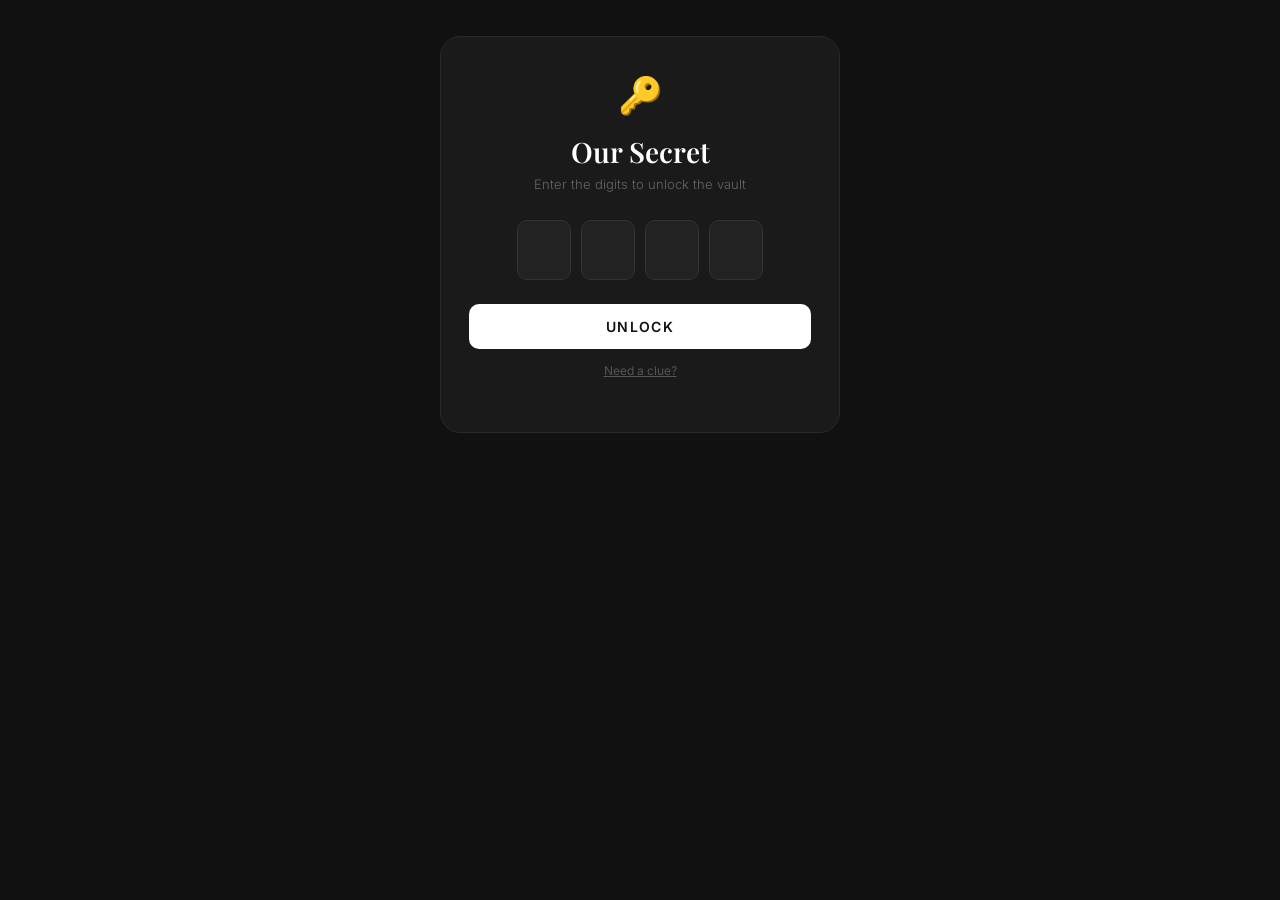
==== index .html @ 29dbd6bc "Add files via upload" ====
<!DOCTYPE html>
<html lang="id">
<head>
<meta charset="UTF-8">
<meta name="viewport" content="width=device-width, initial-scale=1.0">
<title>Happy Monthiversary</title>
<link href="https://fonts.googleapis.com/css2?family=Playfair+Display:ital,wght@0,600;1,400&family=Inter:wght@300;400;500&display=swap" rel="stylesheet">
<style>
  * { box-sizing: border-box; margin: 0; padding: 0; }

  body {
    background: #111;
    color: #f0e8f5;
    font-family: 'Inter', sans-serif;
    display: flex;
    justify-content: center;
    min-height: 100vh;
  }

  #app {
    display: flex;
    flex-direction: column;
    align-items: center;
    width: 100%;
    max-width: 440px;
    min-height: 100vh;
  }

  .screen {
    display: none;
    flex-direction: column;
    align-items: center;
    width: 100%;
    padding: 36px 20px;
  }
  .screen.active { display: flex; }

  /* ===== VAULT ===== */
  .vault-card {
    background: #1a1a1a;
    border-radius: 20px;
    padding: 36px 28px 28px;
    width: 100%;
    text-align: center;
    border: 1px solid #2a2a2a;
  }
  .key-icon { font-size: 36px; margin-bottom: 16px; display: block; }
  .vault-title {
    font-family: 'Playfair Display', serif;
    font-size: 28px; font-weight: 600;
    color: #fff; margin-bottom: 6px;
  }
  .vault-sub { font-size: 13px; color: #666; margin-bottom: 28px; font-weight: 300; }

  .digit-row { display: flex; gap: 10px; justify-content: center; margin-bottom: 24px; }
  .dbox {
    width: 54px; height: 60px;
    background: #222; border: 1px solid #333;
    border-radius: 10px; font-size: 22px; font-weight: 500;
    color: #fff; text-align: center; outline: none;
    transition: border-color 0.2s;
    font-family: 'Inter', sans-serif;
  }
  .dbox:focus { border-color: #c8a84b; }

  .unlock-btn {
    width: 100%; padding: 14px;
    background: #fff; color: #111;
    border: none; border-radius: 10px;
    font-size: 14px; font-weight: 600;
    letter-spacing: 0.1em; cursor: pointer;
    font-family: 'Inter', sans-serif;
    transition: opacity 0.2s;
  }
  .unlock-btn:hover { opacity: 0.88; }

  .clue-link {
    font-size: 12px; color: #555; margin-top: 14px;
    cursor: pointer; text-decoration: underline;
  }
  .clue-link:hover { color: #888; }
  .err-msg { font-size: 12px; color: #cc7766; margin-top: 10px; min-height: 16px; }

  /* ===== MEMORY GAME ===== */
  .mem-title {
    font-family: 'Playfair Display', serif;
    font-size: 24px; font-weight: 600;
    color: #fff; margin-bottom: 4px;
  }
  .mem-sub { font-size: 13px; color: #666; margin-bottom: 16px; }

  .match-dots { display: flex; gap: 8px; margin-bottom: 12px; }
  .mdot {
    width: 8px; height: 8px; border-radius: 50%;
    background: #222; border: 1px solid #333;
    transition: background 0.3s;
  }
  .mdot.done { background: #c8a84b; border-color: #c8a84b; }

  .card-grid {
    display: grid;
    grid-template-columns: repeat(4, 72px);
    gap: 10px; margin-bottom: 20px;
  }
  .card {
    width: 72px; height: 72px; border-radius: 12px;
    background: #1c1c1c; border: 1px solid #2a2a2a;
    display: flex; align-items: center; justify-content: center;
    font-size: 26px; cursor: pointer;
    transition: transform 0.15s, border-color 0.2s;
    user-select: none;
  }
  .card:hover:not(.flipped):not(.matched) { transform: scale(1.05); border-color: #444; }
  .card.flipped { background: #222; border-color: #555; }
  .card.matched {
    background: #1a1a1a; border-color: #c8a84b;
    animation: matchPop 0.4s ease;
  }
  @keyframes matchPop {
    0% { transform: scale(1); }
    50% { transform: scale(1.08); }
    100% { transform: scale(1); }
  }

  /* ===== POPUP ===== */
  .popup-card {
    background: #1a1a1a; border: 1px solid #2a2a2a;
    border-radius: 20px; padding: 44px 32px;
    text-align: center; width: 100%;
  }
  .popup-title {
    font-family: 'Playfair Display', serif;
    font-size: 28px; color: #fff; margin-bottom: 8px;
  }
  .popup-msg {
    font-size: 14px; color: #666; font-style: italic;
    margin-bottom: 28px;
    font-family: 'Playfair Display', serif;
  }
  .cont-btn {
    padding: 12px 36px; border-radius: 50px;
    border: 1px solid #333; background: transparent;
    color: #ccc; font-size: 13px;
    font-family: 'Inter', sans-serif;
    letter-spacing: 0.08em; cursor: pointer;
    transition: background 0.2s;
  }
  .cont-btn:hover { background: #222; }

  /* ===== HIDDEN WORDS ===== */
  .hw-top { text-align: center; margin-bottom: 14px; width: 100%; }
  .hw-title {
    font-family: 'Playfair Display', serif;
    font-size: 22px; font-weight: 600;
    color: #fff; margin-bottom: 8px;
  }
  .found-badge {
    display: inline-block; padding: 4px 18px;
    border: 1px solid #2a2a2a; border-radius: 50px;
    font-size: 12px; color: #666; letter-spacing: 0.04em;
  }
  .found-badge span { color: #fff; font-weight: 500; }

  .para-box {
    background: #1a1a1a; border-radius: 14px;
    border: 1px solid #252525; padding: 20px 18px;
    margin-bottom: 14px; width: 100%;
    font-family: 'Playfair Display', serif;
    font-style: italic; font-size: 13.5px;
    line-height: 2; color: #aaa;
  }
  .para-box b { color: #fff; font-style: normal; font-weight: 700; }

  .word-grid {
    display: grid;
    grid-template-columns: repeat(10, 32px);
    gap: 3px; user-select: none; margin-bottom: 8px;
  }
  .wcell {
    width: 32px; height: 32px; background: #161616;
    border-radius: 6px; display: flex;
    align-items: center; justify-content: center;
    font-size: 12px; font-weight: 500; color: #555;
    cursor: pointer; border: 1px solid transparent;
    transition: background 0.1s, color 0.1s;
  }
  .wcell.sel { background: #2a2010; color: #fff; border-color: #7a6030; }
  .wcell.found { background: #221a00; color: #c8a84b; border-color: #c8a84b55; }
  .swipe-hint { font-size: 11px; color: #444; text-align: center; }

  /* ===== LETTER ===== */
  .env-icon {
    font-size: 48px; cursor: pointer;
    margin-bottom: 14px; display: inline-block;
    transition: transform 0.2s;
  }
  .env-icon:hover { transform: scale(1.08); }
  .open-hint { font-size: 13px; color: #555; margin-bottom: 22px; }

  .letter-card {
    background: #1a1a1a; border: 1px solid #2a2a2a;
    border-radius: 16px; padding: 28px 24px;
    width: 100%; opacity: 0; transform: translateY(16px);
    transition: opacity 0.6s, transform 0.6s;
    display: none;
  }
  .letter-card.show { opacity: 1; transform: translateY(0); display: block; }

  .monthversary-badge {
    display: inline-block; margin-bottom: 18px;
    padding: 6px 20px; border-radius: 50px;
    border: 1px solid #c8a84b55; font-size: 11px;
    letter-spacing: 0.12em; color: #c8a84b;
    font-family: 'Inter', sans-serif; font-weight: 500;
  }
  .letter-sal {
    font-family: 'Playfair Display', serif;
    font-style: italic; font-size: 17px;
    color: #c8a84b; margin-bottom: 14px;
  }
  .letter-body {
    font-family: 'Playfair Display', serif;
    font-style: italic; font-size: 14px;
    line-height: 2.2; color: #aaa;
  }
  .letter-body em { font-style: italic; color: #ccc; }
  .letter-divider { border: none; border-top: 1px solid #2a2a2a; margin: 18px 0; }
  .letter-sign {
    font-family: 'Playfair Display', serif;
    font-style: italic; font-size: 13px;
    color: #666; text-align: right;
  }

  /* ===== ANIMASI ===== */
  .confetti-dot {
    position: fixed; width: 5px; height: 5px;
    border-radius: 50%; pointer-events: none;
    animation: fall 1.8s ease-in forwards;
  }
  @keyframes fall {
    0% { opacity: 1; transform: translateY(0) rotate(0deg); }
    100% { opacity: 0; transform: translateY(350px) rotate(720deg); }
  }
  .heart-float {
    position: fixed; pointer-events: none;
    font-size: 18px; animation: floatUp 2s ease-out forwards;
  }
  @keyframes floatUp {
    0% { opacity: 1; transform: translateY(0) scale(1); }
    100% { opacity: 0; transform: translateY(-200px) scale(0.5); }
  }
</style>
</head>
<body>

<div id="app">

  <!-- 1. VAULT -->
  <div id="s-vault" class="screen active">
    <div class="vault-card">
      <span class="key-icon">🔑</span>
      <div class="vault-title">Our Secret</div>
      <div class="vault-sub">Enter the digits to unlock the vault</div>
      <div class="digit-row">
        <input class="dbox" id="d0" maxlength="1" type="password" inputmode="numeric">
        <input class="dbox" id="d1" maxlength="1" type="password" inputmode="numeric">
        <input class="dbox" id="d2" maxlength="1" type="password" inputmode="numeric">
        <input class="dbox" id="d3" maxlength="1" type="password" inputmode="numeric">
      </div>
      <button class="unlock-btn" onclick="checkCode()">UNLOCK</button>
      <div class="clue-link" onclick="showClue()">Need a clue?</div>
      <div class="err-msg" id="vaultMsg"></div>
    </div>
  </div>

  <!-- 2. MEMORY GAME -->
  <div id="s-memory" class="screen">
    <div class="mem-title"></div>
    <div class="mem-sub" id="memSub">Matches: 0 / 8</div>
    <div class="match-dots" id="matchDots"></div>
    <div class="card-grid" id="cardGrid"></div>
  </div>

  <!-- 3. POPUP -->
  <div id="s-popup" class="screen">
    <div class="popup-card">
      <div class="popup-title">You won ✨</div>
      <div class="popup-msg">i figured you would, Odi...</div>
      <button class="cont-btn" onclick="startWords()">CONTINUE</button>
    </div>
  </div>

  <!-- 4. HIDDEN WORDS -->
  <div id="s-words" class="screen">
    <div class="hw-top">
      <div class="hw-title">Hidden Words</div>
      <div class="found-badge">Found: <span id="foundCount">0</span> / 6</div>
    </div>
    <div class="para-box">
      I don't need to say too much, but if you really pay attention, you'll notice it. The way <b>YOU</b> carry yourself, the way things just seem to fall into place when you're comfortable. And maybe it's a small thing, maybe it's nothing you've thought about before, but I think you <b>LOOK</b> a little different, a little <b>BETTER</b> when things feel right. Especially <b>WITH</b> the right person around. Maybe it's just timing, or maybe it's something else. But I know I'd rather have <b>ME</b> right <b>HERE</b>.
    </div>
    <div class="word-grid" id="wordGrid"></div>
    <div class="swipe-hint">(Swipe across the letters to find the words)</div>
  </div>

  <!-- 5. LETTER -->
  <div id="s-letter" class="screen">
    <span class="env-icon" id="envIcon" onclick="openLetter()">💌</span>
    <div class="open-hint" id="openHint">tap to open, Odi</div>
    <div class="letter-card" id="letterCard">
      <div class="monthversary-badge">3 Maret - 3 Mei</div>
      <div class="letter-sal">Buat Odi, yang paling aku sayang,</div>
      <div class="letter-body">
        Terima kasih ya masih sama aku disini, <br>
        walaupun kisah kita masih bisa dibilang singkat, <br>
        tapi semoga kita tetap bersama dengan waktu yang lama ya<br><br>

        2 bulan. Kedengarannya singkat,<br>
        tapi rasanya udah cukup lama buat aku tau<br>
        bahwa kamu itu <em>annoying</em> dengan cara yang bikin aku senyum.<br><br>

        Kamu tuh aneh, Odi. Tapi anehnya kamu<br>
        pas banget sama anehnya aku —<br>
        dan somehow that makes everything feel right.<br><br>

        Aku suka waktu kamu cerita hal-hal kecil<br>
        seolah itu paling penting di dunia.<br>
        Buat aku, memang penting. Karena kamu yang cerita.<br><br>

        So here's the thing —<br>
        aku nggak minta banyak.<br>
        Cukup tetap di sini, tetap jadi kamu,<br>
        dan biarkan aku jadi orang yang paling banyak tau<br>
        betapa luar biasanya kamu. 🤍
      </div>
      <hr class="letter-divider">
      <div class="letter-sign">happy 2nd monthversary, Odi. — selalu, aku 🌹</div>
    </div>
  </div>

</div>

<script>
  const KODE_VAULT = "0303";
  const KATA_TERSEMBUNYI = ["YOU", "LOOK", "BETTER", "WITH", "ME", "HERE"];

  function show(id) {
    document.querySelectorAll(".screen").forEach(s => s.classList.remove("active"));
    document.getElementById(id).classList.add("active");
  }

  /* VAULT */
  const digits = [0, 1, 2, 3].map(i => document.getElementById("d" + i));
  digits.forEach((d, i) => {
    d.addEventListener("input", () => {
      d.value = d.value.replace(/\D/g, "").slice(-1);
      if (d.value && i < 3) digits[i + 1].focus();
    });
    d.addEventListener("keydown", e => {
      if (e.key === "Backspace" && !d.value && i > 0) digits[i - 1].focus();
      if (e.key === "Enter") checkCode();
    });
  });

  function checkCode() {
    const code = digits.map(d => d.value).join("");
    if (code === KODE_VAULT) {
      show("s-memory");
      initMemory();
    } else {
      const msg = document.getElementById("vaultMsg");
      msg.textContent = "Hmm, coba ingat lagi ya 💛";
      digits.forEach(d => { d.style.borderColor = "#cc7766"; d.value = ""; });
      digits[0].focus();
      setTimeout(() => {
        msg.textContent = "";
        digits.forEach(d => d.style.borderColor = "");
      }, 2000);
    }
  }

  function showClue() {
    document.getElementById("vaultMsg").textContent = "Clue: 🗓️";
  }

  /* MEMORY GAME */
  const SIMBOL = ["🦐", "🫰", "🫶", "❤️", "🧸", "🤍", "🌹", "💌"];
  let first = null, second = null, locked = false, matches = 0;

  function initMemory() {
    const grid = document.getElementById("cardGrid");
    const dots = document.getElementById("matchDots");
    grid.innerHTML = ""; dots.innerHTML = "";
    first = null; second = null; locked = false; matches = 0;
    document.getElementById("memSub").textContent = "Matches: 0 / 8";

    for (let i = 0; i < 8; i++) {
      const d = document.createElement("div");
      d.className = "mdot"; d.id = "dot" + i;
      dots.appendChild(d);
    }

    [...SIMBOL, ...SIMBOL]
      .sort(() => Math.random() - 0.5)
      .forEach(sym => {
        const c = document.createElement("div");
        c.className = "card"; c.dataset.sym = sym;
        c.onclick = () => flipCard(c, sym);
        grid.appendChild(c);
      });
  }

  function flipCard(card, sym) {
    if (locked || card.classList.contains("flipped") || card.classList.contains("matched")) return;
    card.classList.add("flipped"); card.textContent = sym;
    if (!first) { first = card; return; }
    second = card; locked = true;
    if (first.dataset.sym === second.dataset.sym) {
      first.classList.add("matched"); second.classList.add("matched");
      document.getElementById("dot" + matches).classList.add("done");
      matches++;
      document.getElementById("memSub").textContent = "Matches: " + matches + " / 8";
      first = null; second = null; locked = false;
      if (matches === 8) setTimeout(() => show("s-popup"), 600);
    } else {
      const a = first, b = second;
      setTimeout(() => {
        a.classList.remove("flipped"); b.classList.remove("flipped");
        a.textContent = ""; b.textContent = "";
        first = null; second = null; locked = false;
      }, 900);
    }
  }

  /* HIDDEN WORDS */
  let foundWords = new Set(), selecting = false, selectedCells = [];

  function startWords() {
    show("s-words");
    foundWords = new Set();
    document.getElementById("foundCount").textContent = "0";
    buildGrid();
  }

  function buildGrid() {
    const gridData = Array(10).fill(null).map(() => Array(10).fill(""));
    const alpha = "ABCDEFGHIJKLMNOPQRSTUVWXYZ";

    KATA_TERSEMBUNYI.forEach(word => {
      let placed = false, tries = 0;
      while (!placed && tries < 500) {
        tries++;
        const horiz = Math.random() < 0.5;
        const r = Math.floor(Math.random() * 10);
        const c = Math.floor(Math.random() * 10);
        const dr = horiz ? 0 : 1, dc = horiz ? 1 : 0;
        if (r + dr * (word.length - 1) > 9 || c + dc * (word.length - 1) > 9) continue;
        let ok = true;
        for (let i = 0; i < word.length; i++) {
          if (gridData[r + dr * i][c + dc * i] !== "" && gridData[r + dr * i][c + dc * i] !== word[i]) { ok = false; break; }
        }
        if (ok) {
          for (let i = 0; i < word.length; i++) gridData[r + dr * i][c + dc * i] = word[i];
          placed = true;
        }
      }
    });

    for (let r = 0; r < 10; r++)
      for (let c = 0; c < 10; c++)
        if (!gridData[r][c]) gridData[r][c] = alpha[Math.floor(Math.random() * 26)];

    const grid = document.getElementById("wordGrid");
    grid.innerHTML = "";
    for (let r = 0; r < 10; r++) {
      for (let c = 0; c < 10; c++) {
        const cell = document.createElement("div");
        cell.className = "wcell";
        cell.textContent = gridData[r][c];
        cell.dataset.r = r; cell.dataset.c = c;
        cell.addEventListener("mousedown", e => { e.preventDefault(); startSel(cell); });
        cell.addEventListener("mouseover", () => { if (selecting) extSel(cell); });
        cell.addEventListener("touchstart", e => { e.preventDefault(); startSel(cell); }, { passive: false });
        cell.addEventListener("touchmove", e => {
          e.preventDefault();
          const el = document.elementFromPoint(e.touches[0].clientX, e.touches[0].clientY);
          if (el && el.classList.contains("wcell")) extSel(el);
        }, { passive: false });
        grid.appendChild(cell);
      }
    }
    document.addEventListener("mouseup", endSel);
    document.addEventListener("touchend", endSel);
  }

  function startSel(cell) { selecting = true; selectedCells = []; addCell(cell); }
  function extSel(cell) { if (!selecting || selectedCells.includes(cell)) return; addCell(cell); }
  function addCell(cell) { cell.classList.add("sel"); selectedCells.push(cell); }

  function endSel() {
    if (!selecting) return;
    selecting = false;
    const word = selectedCells.map(c => c.textContent).join("");
    const wordRev = word.split("").reverse().join("");
    const match = KATA_TERSEMBUNYI.find(w => (w === word || w === wordRev) && !foundWords.has(w));
    if (match) {
      selectedCells.forEach(c => { c.classList.remove("sel"); c.classList.add("found"); });
      foundWords.add(match);
      document.getElementById("foundCount").textContent = foundWords.size;
      spawnConfetti();
      if (foundWords.size === KATA_TERSEMBUNYI.length) setTimeout(() => burstHearts(), 400);
    } else {
      selectedCells.forEach(c => c.classList.remove("sel"));
    }
    selectedCells = [];
  }

  /* ANIMASI */
  function spawnConfetti() {
    const colors = ["#c8a84b", "#ffffff", "#888", "#444"];
    for (let i = 0; i < 10; i++) {
      const d = document.createElement("div");
      d.className = "confetti-dot";
      d.style.left = Math.random() * 100 + "vw";
      d.style.top = "50%";
      d.style.background = colors[Math.floor(Math.random() * colors.length)];
      d.style.animationDelay = Math.random() * 0.4 + "s";
      document.body.appendChild(d);
      setTimeout(() => d.remove(), 2200);
    }
  }

  function burstHearts() {
    const emojis = ["🤍", "✨", "🌹"];
    for (let i = 0; i < 14; i++) {
      const h = document.createElement("div");
      h.className = "heart-float";
      h.textContent = emojis[Math.floor(Math.random() * emojis.length)];
      h.style.left = Math.random() * 90 + "vw";
      h.style.top = Math.random() * 60 + 20 + "vh";
      h.style.animationDelay = Math.random() * 0.6 + "s";
      document.body.appendChild(h);
      setTimeout(() => h.remove(), 2500);
    }
    setTimeout(() => show("s-letter"), 1200);
  }

  /* SURAT */
  function openLetter() {
    document.getElementById("envIcon").style.display = "none";
    document.getElementById("openHint").style.display = "none";
    const card = document.getElementById("letterCard");
    card.style.display = "block";
    requestAnimationFrame(() => requestAnimationFrame(() => card.classList.add("show")));
    const emojis = ["🤍", "✨", "🌹"];
    for (let i = 0; i < 10; i++) {
      const h = document.createElement("div");
      h.className = "heart-float";
      h.textContent = emojis[Math.floor(Math.random() * emojis.length)];
      h.style.left = Math.random() * 90 + "vw";
      h.style.top = Math.random() * 50 + 20 + "vh";
      h.style.animationDelay = Math.random() * 0.8 + "s";
      document.body.appendChild(h);
      setTimeout(() => h.remove(), 2500);
    }
  }
</script>

</body>
</html>
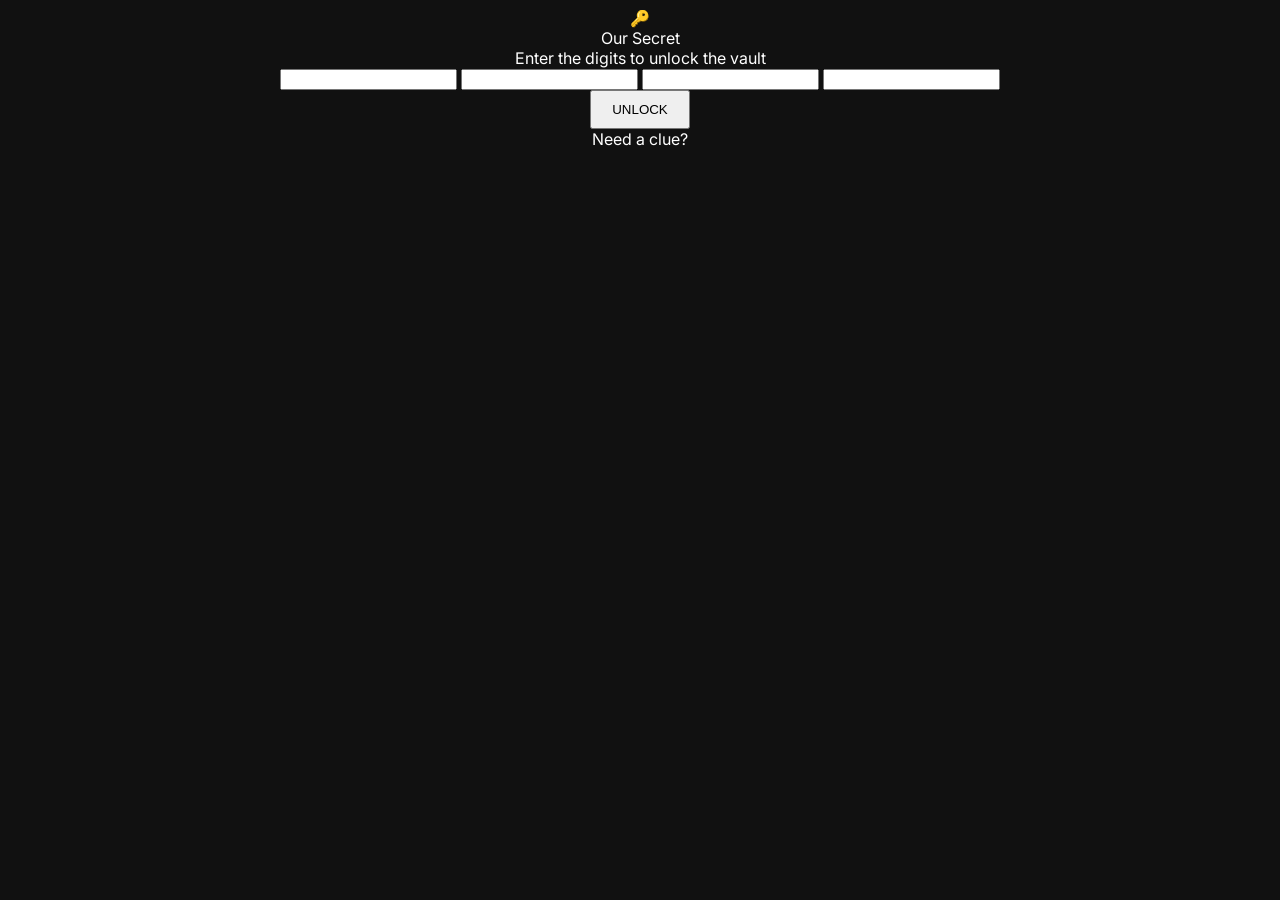
==== commit fa2848df: "Add files via upload" ====
--- a/index .html
+++ b/index .html
@@ -4,567 +4,70 @@
 <meta charset="UTF-8">
 <meta name="viewport" content="width=device-width, initial-scale=1.0">
 <title>Happy Monthiversary</title>
+
 <link href="https://fonts.googleapis.com/css2?family=Playfair+Display:ital,wght@0,600;1,400&family=Inter:wght@300;400;500&display=swap" rel="stylesheet">
-<style>
-  * { box-sizing: border-box; margin: 0; padding: 0; }
+<link rel="stylesheet" href="style.css">
+</head>
 
-  body {
-    background: #111;
-    color: #f0e8f5;
-    font-family: 'Inter', sans-serif;
-    display: flex;
-    justify-content: center;
-    min-height: 100vh;
-  }
-
-  #app {
-    display: flex;
-    flex-direction: column;
-    align-items: center;
-    width: 100%;
-    max-width: 440px;
-    min-height: 100vh;
-  }
-
-  .screen {
-    display: none;
-    flex-direction: column;
-    align-items: center;
-    width: 100%;
-    padding: 36px 20px;
-  }
-  .screen.active { display: flex; }
-
-  /* ===== VAULT ===== */
-  .vault-card {
-    background: #1a1a1a;
-    border-radius: 20px;
-    padding: 36px 28px 28px;
-    width: 100%;
-    text-align: center;
-    border: 1px solid #2a2a2a;
-  }
-  .key-icon { font-size: 36px; margin-bottom: 16px; display: block; }
-  .vault-title {
-    font-family: 'Playfair Display', serif;
-    font-size: 28px; font-weight: 600;
-    color: #fff; margin-bottom: 6px;
-  }
-  .vault-sub { font-size: 13px; color: #666; margin-bottom: 28px; font-weight: 300; }
-
-  .digit-row { display: flex; gap: 10px; justify-content: center; margin-bottom: 24px; }
-  .dbox {
-    width: 54px; height: 60px;
-    background: #222; border: 1px solid #333;
-    border-radius: 10px; font-size: 22px; font-weight: 500;
-    color: #fff; text-align: center; outline: none;
-    transition: border-color 0.2s;
-    font-family: 'Inter', sans-serif;
-  }
-  .dbox:focus { border-color: #c8a84b; }
-
-  .unlock-btn {
-    width: 100%; padding: 14px;
-    background: #fff; color: #111;
-    border: none; border-radius: 10px;
-    font-size: 14px; font-weight: 600;
-    letter-spacing: 0.1em; cursor: pointer;
-    font-family: 'Inter', sans-serif;
-    transition: opacity 0.2s;
-  }
-  .unlock-btn:hover { opacity: 0.88; }
-
-  .clue-link {
-    font-size: 12px; color: #555; margin-top: 14px;
-    cursor: pointer; text-decoration: underline;
-  }
-  .clue-link:hover { color: #888; }
-  .err-msg { font-size: 12px; color: #cc7766; margin-top: 10px; min-height: 16px; }
-
-  /* ===== MEMORY GAME ===== */
-  .mem-title {
-    font-family: 'Playfair Display', serif;
-    font-size: 24px; font-weight: 600;
-    color: #fff; margin-bottom: 4px;
-  }
-  .mem-sub { font-size: 13px; color: #666; margin-bottom: 16px; }
-
-  .match-dots { display: flex; gap: 8px; margin-bottom: 12px; }
-  .mdot {
-    width: 8px; height: 8px; border-radius: 50%;
-    background: #222; border: 1px solid #333;
-    transition: background 0.3s;
-  }
-  .mdot.done { background: #c8a84b; border-color: #c8a84b; }
-
-  .card-grid {
-    display: grid;
-    grid-template-columns: repeat(4, 72px);
-    gap: 10px; margin-bottom: 20px;
-  }
-  .card {
-    width: 72px; height: 72px; border-radius: 12px;
-    background: #1c1c1c; border: 1px solid #2a2a2a;
-    display: flex; align-items: center; justify-content: center;
-    font-size: 26px; cursor: pointer;
-    transition: transform 0.15s, border-color 0.2s;
-    user-select: none;
-  }
-  .card:hover:not(.flipped):not(.matched) { transform: scale(1.05); border-color: #444; }
-  .card.flipped { background: #222; border-color: #555; }
-  .card.matched {
-    background: #1a1a1a; border-color: #c8a84b;
-    animation: matchPop 0.4s ease;
-  }
-  @keyframes matchPop {
-    0% { transform: scale(1); }
-    50% { transform: scale(1.08); }
-    100% { transform: scale(1); }
-  }
-
-  /* ===== POPUP ===== */
-  .popup-card {
-    background: #1a1a1a; border: 1px solid #2a2a2a;
-    border-radius: 20px; padding: 44px 32px;
-    text-align: center; width: 100%;
-  }
-  .popup-title {
-    font-family: 'Playfair Display', serif;
-    font-size: 28px; color: #fff; margin-bottom: 8px;
-  }
-  .popup-msg {
-    font-size: 14px; color: #666; font-style: italic;
-    margin-bottom: 28px;
-    font-family: 'Playfair Display', serif;
-  }
-  .cont-btn {
-    padding: 12px 36px; border-radius: 50px;
-    border: 1px solid #333; background: transparent;
-    color: #ccc; font-size: 13px;
-    font-family: 'Inter', sans-serif;
-    letter-spacing: 0.08em; cursor: pointer;
-    transition: background 0.2s;
-  }
-  .cont-btn:hover { background: #222; }
-
-  /* ===== HIDDEN WORDS ===== */
-  .hw-top { text-align: center; margin-bottom: 14px; width: 100%; }
-  .hw-title {
-    font-family: 'Playfair Display', serif;
-    font-size: 22px; font-weight: 600;
-    color: #fff; margin-bottom: 8px;
-  }
-  .found-badge {
-    display: inline-block; padding: 4px 18px;
-    border: 1px solid #2a2a2a; border-radius: 50px;
-    font-size: 12px; color: #666; letter-spacing: 0.04em;
-  }
-  .found-badge span { color: #fff; font-weight: 500; }
-
-  .para-box {
-    background: #1a1a1a; border-radius: 14px;
-    border: 1px solid #252525; padding: 20px 18px;
-    margin-bottom: 14px; width: 100%;
-    font-family: 'Playfair Display', serif;
-    font-style: italic; font-size: 13.5px;
-    line-height: 2; color: #aaa;
-  }
-  .para-box b { color: #fff; font-style: normal; font-weight: 700; }
-
-  .word-grid {
-    display: grid;
-    grid-template-columns: repeat(10, 32px);
-    gap: 3px; user-select: none; margin-bottom: 8px;
-  }
-  .wcell {
-    width: 32px; height: 32px; background: #161616;
-    border-radius: 6px; display: flex;
-    align-items: center; justify-content: center;
-    font-size: 12px; font-weight: 500; color: #555;
-    cursor: pointer; border: 1px solid transparent;
-    transition: background 0.1s, color 0.1s;
-  }
-  .wcell.sel { background: #2a2010; color: #fff; border-color: #7a6030; }
-  .wcell.found { background: #221a00; color: #c8a84b; border-color: #c8a84b55; }
-  .swipe-hint { font-size: 11px; color: #444; text-align: center; }
-
-  /* ===== LETTER ===== */
-  .env-icon {
-    font-size: 48px; cursor: pointer;
-    margin-bottom: 14px; display: inline-block;
-    transition: transform 0.2s;
-  }
-  .env-icon:hover { transform: scale(1.08); }
-  .open-hint { font-size: 13px; color: #555; margin-bottom: 22px; }
-
-  .letter-card {
-    background: #1a1a1a; border: 1px solid #2a2a2a;
-    border-radius: 16px; padding: 28px 24px;
-    width: 100%; opacity: 0; transform: translateY(16px);
-    transition: opacity 0.6s, transform 0.6s;
-    display: none;
-  }
-  .letter-card.show { opacity: 1; transform: translateY(0); display: block; }
-
-  .monthversary-badge {
-    display: inline-block; margin-bottom: 18px;
-    padding: 6px 20px; border-radius: 50px;
-    border: 1px solid #c8a84b55; font-size: 11px;
-    letter-spacing: 0.12em; color: #c8a84b;
-    font-family: 'Inter', sans-serif; font-weight: 500;
-  }
-  .letter-sal {
-    font-family: 'Playfair Display', serif;
-    font-style: italic; font-size: 17px;
-    color: #c8a84b; margin-bottom: 14px;
-  }
-  .letter-body {
-    font-family: 'Playfair Display', serif;
-    font-style: italic; font-size: 14px;
-    line-height: 2.2; color: #aaa;
-  }
-  .letter-body em { font-style: italic; color: #ccc; }
-  .letter-divider { border: none; border-top: 1px solid #2a2a2a; margin: 18px 0; }
-  .letter-sign {
-    font-family: 'Playfair Display', serif;
-    font-style: italic; font-size: 13px;
-    color: #666; text-align: right;
-  }
-
-  /* ===== ANIMASI ===== */
-  .confetti-dot {
-    position: fixed; width: 5px; height: 5px;
-    border-radius: 50%; pointer-events: none;
-    animation: fall 1.8s ease-in forwards;
-  }
-  @keyframes fall {
-    0% { opacity: 1; transform: translateY(0) rotate(0deg); }
-    100% { opacity: 0; transform: translateY(350px) rotate(720deg); }
-  }
-  .heart-float {
-    position: fixed; pointer-events: none;
-    font-size: 18px; animation: floatUp 2s ease-out forwards;
-  }
-  @keyframes floatUp {
-    0% { opacity: 1; transform: translateY(0) scale(1); }
-    100% { opacity: 0; transform: translateY(-200px) scale(0.5); }
-  }
-</style>
-</head>
 <body>
 
 <div id="app">
 
-  <!-- 1. VAULT -->
+  <!-- VAULT -->
   <div id="s-vault" class="screen active">
     <div class="vault-card">
       <span class="key-icon">🔑</span>
       <div class="vault-title">Our Secret</div>
       <div class="vault-sub">Enter the digits to unlock the vault</div>
+
       <div class="digit-row">
-        <input class="dbox" id="d0" maxlength="1" type="password" inputmode="numeric">
-        <input class="dbox" id="d1" maxlength="1" type="password" inputmode="numeric">
-        <input class="dbox" id="d2" maxlength="1" type="password" inputmode="numeric">
-        <input class="dbox" id="d3" maxlength="1" type="password" inputmode="numeric">
+        <input class="dbox" id="d0" maxlength="1">
+        <input class="dbox" id="d1" maxlength="1">
+        <input class="dbox" id="d2" maxlength="1">
+        <input class="dbox" id="d3" maxlength="1">
       </div>
+
       <button class="unlock-btn" onclick="checkCode()">UNLOCK</button>
       <div class="clue-link" onclick="showClue()">Need a clue?</div>
       <div class="err-msg" id="vaultMsg"></div>
     </div>
   </div>
 
-  <!-- 2. MEMORY GAME -->
+  <!-- MEMORY -->
   <div id="s-memory" class="screen">
-    <div class="mem-title"></div>
+    <div class="mem-title">Fragments of Us</div>
     <div class="mem-sub" id="memSub">Matches: 0 / 8</div>
     <div class="match-dots" id="matchDots"></div>
     <div class="card-grid" id="cardGrid"></div>
   </div>
 
-  <!-- 3. POPUP -->
+  <!-- POPUP -->
   <div id="s-popup" class="screen">
     <div class="popup-card">
       <div class="popup-title">You won ✨</div>
-      <div class="popup-msg">i figured you would, Odi...</div>
+      <div class="popup-msg">i figured you would...</div>
       <button class="cont-btn" onclick="startWords()">CONTINUE</button>
     </div>
   </div>
 
-  <!-- 4. HIDDEN WORDS -->
+  <!-- HIDDEN WORDS -->
   <div id="s-words" class="screen">
-    <div class="hw-top">
-      <div class="hw-title">Hidden Words</div>
-      <div class="found-badge">Found: <span id="foundCount">0</span> / 6</div>
-    </div>
-    <div class="para-box">
-      I don't need to say too much, but if you really pay attention, you'll notice it. The way <b>YOU</b> carry yourself, the way things just seem to fall into place when you're comfortable. And maybe it's a small thing, maybe it's nothing you've thought about before, but I think you <b>LOOK</b> a little different, a little <b>BETTER</b> when things feel right. Especially <b>WITH</b> the right person around. Maybe it's just timing, or maybe it's something else. But I know I'd rather have <b>ME</b> right <b>HERE</b>.
-    </div>
+    <div class="hw-title">Hidden Words</div>
+    <div class="found-badge">Found: <span id="foundCount">0</span> / 6</div>
     <div class="word-grid" id="wordGrid"></div>
-    <div class="swipe-hint">(Swipe across the letters to find the words)</div>
   </div>
 
-  <!-- 5. LETTER -->
+  <!-- LETTER -->
   <div id="s-letter" class="screen">
-    <span class="env-icon" id="envIcon" onclick="openLetter()">💌</span>
-    <div class="open-hint" id="openHint">tap to open, Odi</div>
+    <span class="env-icon" onclick="openLetter()">💌</span>
     <div class="letter-card" id="letterCard">
-      <div class="monthversary-badge">3 Maret - 3 Mei</div>
-      <div class="letter-sal">Buat Odi, yang paling aku sayang,</div>
-      <div class="letter-body">
-        Terima kasih ya masih sama aku disini, <br>
-        walaupun kisah kita masih bisa dibilang singkat, <br>
-        tapi semoga kita tetap bersama dengan waktu yang lama ya<br><br>
-
-        2 bulan. Kedengarannya singkat,<br>
-        tapi rasanya udah cukup lama buat aku tau<br>
-        bahwa kamu itu <em>annoying</em> dengan cara yang bikin aku senyum.<br><br>
-
-        Kamu tuh aneh, Odi. Tapi anehnya kamu<br>
-        pas banget sama anehnya aku —<br>
-        dan somehow that makes everything feel right.<br><br>
-
-        Aku suka waktu kamu cerita hal-hal kecil<br>
-        seolah itu paling penting di dunia.<br>
-        Buat aku, memang penting. Karena kamu yang cerita.<br><br>
-
-        So here's the thing —<br>
-        aku nggak minta banyak.<br>
-        Cukup tetap di sini, tetap jadi kamu,<br>
-        dan biarkan aku jadi orang yang paling banyak tau<br>
-        betapa luar biasanya kamu. 🤍
-      </div>
-      <hr class="letter-divider">
-      <div class="letter-sign">happy 2nd monthversary, Odi. — selalu, aku 🌹</div>
+      <h3>Hi...</h3>
+      <p>Thanks for everything ❤️</p>
     </div>
   </div>
 
 </div>
 
-<script>
-  const KODE_VAULT = "0303";
-  const KATA_TERSEMBUNYI = ["YOU", "LOOK", "BETTER", "WITH", "ME", "HERE"];
-
-  function show(id) {
-    document.querySelectorAll(".screen").forEach(s => s.classList.remove("active"));
-    document.getElementById(id).classList.add("active");
-  }
-
-  /* VAULT */
-  const digits = [0, 1, 2, 3].map(i => document.getElementById("d" + i));
-  digits.forEach((d, i) => {
-    d.addEventListener("input", () => {
-      d.value = d.value.replace(/\D/g, "").slice(-1);
-      if (d.value && i < 3) digits[i + 1].focus();
-    });
-    d.addEventListener("keydown", e => {
-      if (e.key === "Backspace" && !d.value && i > 0) digits[i - 1].focus();
-      if (e.key === "Enter") checkCode();
-    });
-  });
-
-  function checkCode() {
-    const code = digits.map(d => d.value).join("");
-    if (code === KODE_VAULT) {
-      show("s-memory");
-      initMemory();
-    } else {
-      const msg = document.getElementById("vaultMsg");
-      msg.textContent = "Hmm, coba ingat lagi ya 💛";
-      digits.forEach(d => { d.style.borderColor = "#cc7766"; d.value = ""; });
-      digits[0].focus();
-      setTimeout(() => {
-        msg.textContent = "";
-        digits.forEach(d => d.style.borderColor = "");
-      }, 2000);
-    }
-  }
-
-  function showClue() {
-    document.getElementById("vaultMsg").textContent = "Clue: 🗓️";
-  }
-
-  /* MEMORY GAME */
-  const SIMBOL = ["🦐", "🫰", "🫶", "❤️", "🧸", "🤍", "🌹", "💌"];
-  let first = null, second = null, locked = false, matches = 0;
-
-  function initMemory() {
-    const grid = document.getElementById("cardGrid");
-    const dots = document.getElementById("matchDots");
-    grid.innerHTML = ""; dots.innerHTML = "";
-    first = null; second = null; locked = false; matches = 0;
-    document.getElementById("memSub").textContent = "Matches: 0 / 8";
-
-    for (let i = 0; i < 8; i++) {
-      const d = document.createElement("div");
-      d.className = "mdot"; d.id = "dot" + i;
-      dots.appendChild(d);
-    }
-
-    [...SIMBOL, ...SIMBOL]
-      .sort(() => Math.random() - 0.5)
-      .forEach(sym => {
-        const c = document.createElement("div");
-        c.className = "card"; c.dataset.sym = sym;
-        c.onclick = () => flipCard(c, sym);
-        grid.appendChild(c);
-      });
-  }
-
-  function flipCard(card, sym) {
-    if (locked || card.classList.contains("flipped") || card.classList.contains("matched")) return;
-    card.classList.add("flipped"); card.textContent = sym;
-    if (!first) { first = card; return; }
-    second = card; locked = true;
-    if (first.dataset.sym === second.dataset.sym) {
-      first.classList.add("matched"); second.classList.add("matched");
-      document.getElementById("dot" + matches).classList.add("done");
-      matches++;
-      document.getElementById("memSub").textContent = "Matches: " + matches + " / 8";
-      first = null; second = null; locked = false;
-      if (matches === 8) setTimeout(() => show("s-popup"), 600);
-    } else {
-      const a = first, b = second;
-      setTimeout(() => {
-        a.classList.remove("flipped"); b.classList.remove("flipped");
-        a.textContent = ""; b.textContent = "";
-        first = null; second = null; locked = false;
-      }, 900);
-    }
-  }
-
-  /* HIDDEN WORDS */
-  let foundWords = new Set(), selecting = false, selectedCells = [];
-
-  function startWords() {
-    show("s-words");
-    foundWords = new Set();
-    document.getElementById("foundCount").textContent = "0";
-    buildGrid();
-  }
-
-  function buildGrid() {
-    const gridData = Array(10).fill(null).map(() => Array(10).fill(""));
-    const alpha = "ABCDEFGHIJKLMNOPQRSTUVWXYZ";
-
-    KATA_TERSEMBUNYI.forEach(word => {
-      let placed = false, tries = 0;
-      while (!placed && tries < 500) {
-        tries++;
-        const horiz = Math.random() < 0.5;
-        const r = Math.floor(Math.random() * 10);
-        const c = Math.floor(Math.random() * 10);
-        const dr = horiz ? 0 : 1, dc = horiz ? 1 : 0;
-        if (r + dr * (word.length - 1) > 9 || c + dc * (word.length - 1) > 9) continue;
-        let ok = true;
-        for (let i = 0; i < word.length; i++) {
-          if (gridData[r + dr * i][c + dc * i] !== "" && gridData[r + dr * i][c + dc * i] !== word[i]) { ok = false; break; }
-        }
-        if (ok) {
-          for (let i = 0; i < word.length; i++) gridData[r + dr * i][c + dc * i] = word[i];
-          placed = true;
-        }
-      }
-    });
-
-    for (let r = 0; r < 10; r++)
-      for (let c = 0; c < 10; c++)
-        if (!gridData[r][c]) gridData[r][c] = alpha[Math.floor(Math.random() * 26)];
-
-    const grid = document.getElementById("wordGrid");
-    grid.innerHTML = "";
-    for (let r = 0; r < 10; r++) {
-      for (let c = 0; c < 10; c++) {
-        const cell = document.createElement("div");
-        cell.className = "wcell";
-        cell.textContent = gridData[r][c];
-        cell.dataset.r = r; cell.dataset.c = c;
-        cell.addEventListener("mousedown", e => { e.preventDefault(); startSel(cell); });
-        cell.addEventListener("mouseover", () => { if (selecting) extSel(cell); });
-        cell.addEventListener("touchstart", e => { e.preventDefault(); startSel(cell); }, { passive: false });
-        cell.addEventListener("touchmove", e => {
-          e.preventDefault();
-          const el = document.elementFromPoint(e.touches[0].clientX, e.touches[0].clientY);
-          if (el && el.classList.contains("wcell")) extSel(el);
-        }, { passive: false });
-        grid.appendChild(cell);
-      }
-    }
-    document.addEventListener("mouseup", endSel);
-    document.addEventListener("touchend", endSel);
-  }
-
-  function startSel(cell) { selecting = true; selectedCells = []; addCell(cell); }
-  function extSel(cell) { if (!selecting || selectedCells.includes(cell)) return; addCell(cell); }
-  function addCell(cell) { cell.classList.add("sel"); selectedCells.push(cell); }
-
-  function endSel() {
-    if (!selecting) return;
-    selecting = false;
-    const word = selectedCells.map(c => c.textContent).join("");
-    const wordRev = word.split("").reverse().join("");
-    const match = KATA_TERSEMBUNYI.find(w => (w === word || w === wordRev) && !foundWords.has(w));
-    if (match) {
-      selectedCells.forEach(c => { c.classList.remove("sel"); c.classList.add("found"); });
-      foundWords.add(match);
-      document.getElementById("foundCount").textContent = foundWords.size;
-      spawnConfetti();
-      if (foundWords.size === KATA_TERSEMBUNYI.length) setTimeout(() => burstHearts(), 400);
-    } else {
-      selectedCells.forEach(c => c.classList.remove("sel"));
-    }
-    selectedCells = [];
-  }
-
-  /* ANIMASI */
-  function spawnConfetti() {
-    const colors = ["#c8a84b", "#ffffff", "#888", "#444"];
-    for (let i = 0; i < 10; i++) {
-      const d = document.createElement("div");
-      d.className = "confetti-dot";
-      d.style.left = Math.random() * 100 + "vw";
-      d.style.top = "50%";
-      d.style.background = colors[Math.floor(Math.random() * colors.length)];
-      d.style.animationDelay = Math.random() * 0.4 + "s";
-      document.body.appendChild(d);
-      setTimeout(() => d.remove(), 2200);
-    }
-  }
-
-  function burstHearts() {
-    const emojis = ["🤍", "✨", "🌹"];
-    for (let i = 0; i < 14; i++) {
-      const h = document.createElement("div");
-      h.className = "heart-float";
-      h.textContent = emojis[Math.floor(Math.random() * emojis.length)];
-      h.style.left = Math.random() * 90 + "vw";
-      h.style.top = Math.random() * 60 + 20 + "vh";
-      h.style.animationDelay = Math.random() * 0.6 + "s";
-      document.body.appendChild(h);
-      setTimeout(() => h.remove(), 2500);
-    }
-    setTimeout(() => show("s-letter"), 1200);
-  }
-
-  /* SURAT */
-  function openLetter() {
-    document.getElementById("envIcon").style.display = "none";
-    document.getElementById("openHint").style.display = "none";
-    const card = document.getElementById("letterCard");
-    card.style.display = "block";
-    requestAnimationFrame(() => requestAnimationFrame(() => card.classList.add("show")));
-    const emojis = ["🤍", "✨", "🌹"];
-    for (let i = 0; i < 10; i++) {
-      const h = document.createElement("div");
-      h.className = "heart-float";
-      h.textContent = emojis[Math.floor(Math.random() * emojis.length)];
-      h.style.left = Math.random() * 90 + "vw";
-      h.style.top = Math.random() * 50 + 20 + "vh";
-      h.style.animationDelay = Math.random() * 0.8 + "s";
-      document.body.appendChild(h);
-      setTimeout(() => h.remove(), 2500);
-    }
-  }
-</script>
-
+<script src="script.js"></script>
 </body>
 </html>
--- a/style.css
+++ b/style.css
@@ -0,0 +1,63 @@
+body {
+    background:#111;
+    color:white;
+    font-family:'Inter', sans-serif;
+    text-align:center;
+}
+
+.screen { display:none; }
+.screen.active { display:block; }
+
+button {
+    padding:10px 20px;
+    cursor:pointer;
+}
+
+.card-grid {
+    display:grid;
+    grid-template-columns:repeat(4,70px);
+    gap:10px;
+    justify-content:center;
+}
+
+.card {
+    width:70px;
+    height:70px;
+    background:#222;
+    display:flex;
+    align-items:center;
+    justify-content:center;
+    font-size:24px;
+    cursor:pointer;
+}
+
+.card.flipped { background:white; color:black; }
+
+.word-grid {
+    display:grid;
+    grid-template-columns:repeat(10,30px);
+    gap:3px;
+    justify-content:center;
+}
+
+.wcell {
+    width:30px;
+    height:30px;
+    background:#222;
+    display:flex;
+    align-items:center;
+    justify-content:center;
+}
+
+.wcell.sel { background:orange; }
+.wcell.found { background:lime; }
+
+.letter-card {
+    display:none;
+    background:#222;
+    padding:20px;
+}
+
+.letter-card.show {
+    display:block;
+}
